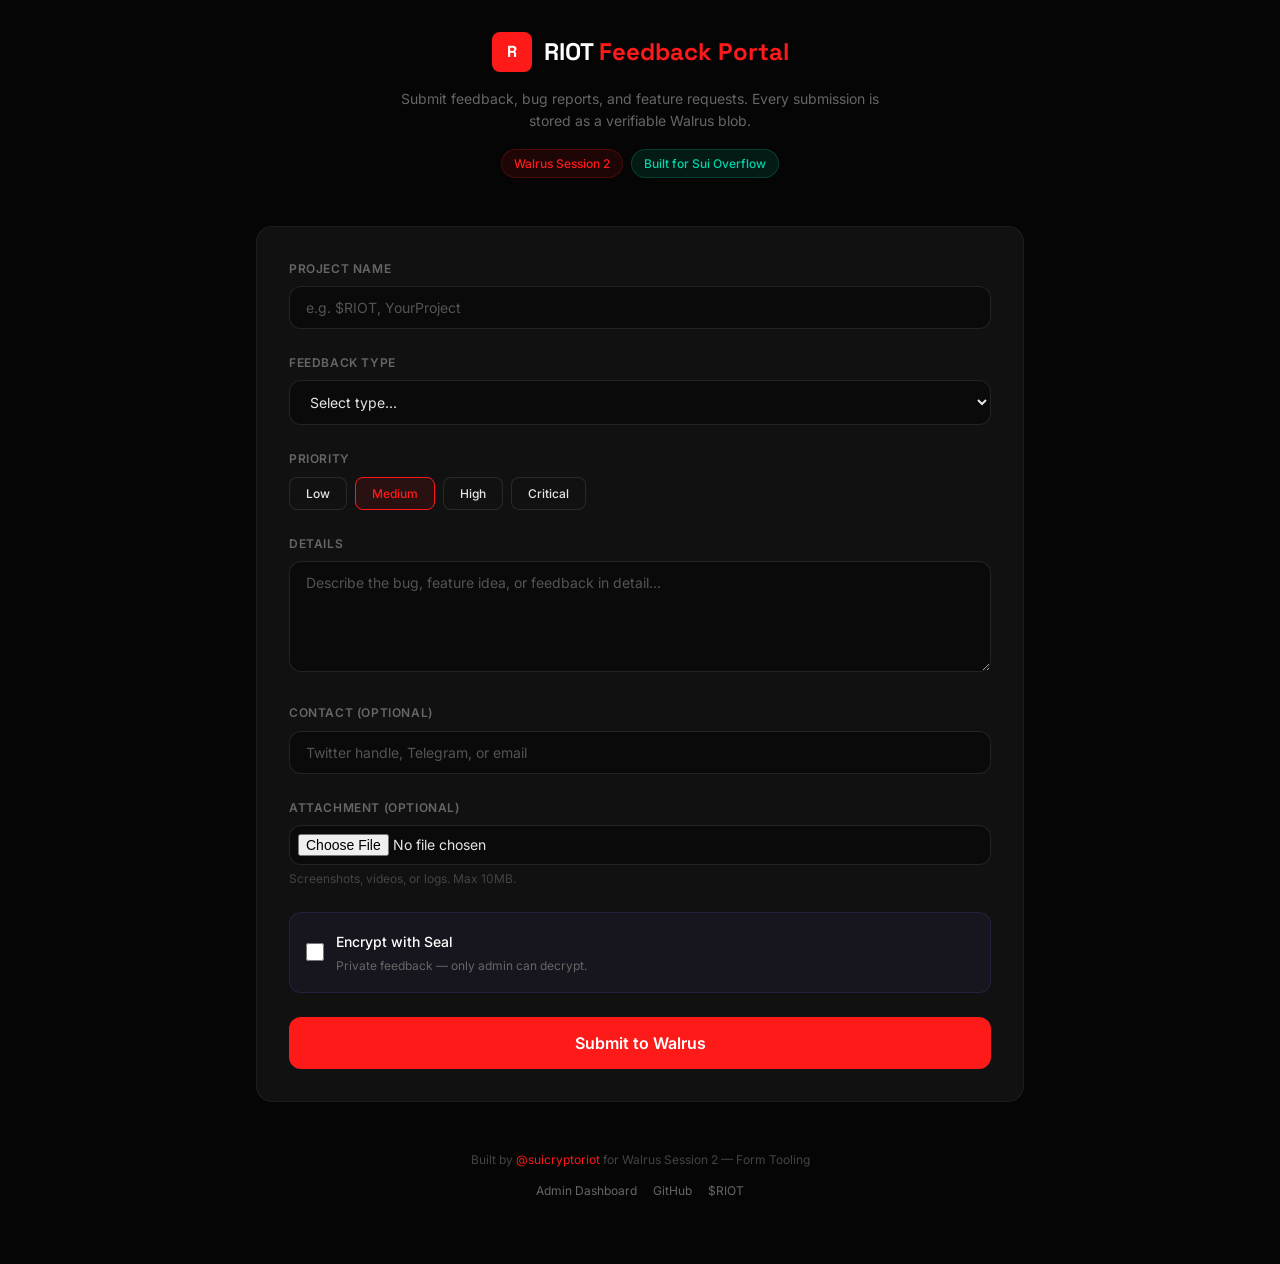
==== public/index.html @ cf54cb38 "Add files via upload" ====
<!DOCTYPE html>
<html lang="en">
<head>
  <meta charset="UTF-8">
  <meta name="viewport" content="width=device-width, initial-scale=1.0">
  <title>RIOT Feedback Portal — Walrus-native Form Tool</title>
  <link rel="stylesheet" href="style.css">
</head>
<body>
  <div style="max-width: 800px; margin: 0 auto; padding: 2rem 1rem;">
    <!-- Header -->
    <div style="text-align: center; margin-bottom: 3rem;">
      <div style="display: inline-flex; align-items: center; gap: 0.75rem; margin-bottom: 1rem;">
        <div style="width: 40px; height: 40px; background: #FF1A1A; border-radius: 8px; display: flex; align-items: center; justify-content: center; font-family: 'Space Grotesk', sans-serif; font-weight: 700; color: white;">R</div>
        <span style="font-family: 'Space Grotesk', sans-serif; font-weight: 700; font-size: 1.5rem; color: white;">RIOT <span style="color: #FF1A1A;">Feedback Portal</span></span>
      </div>
      <p style="color: #666; font-size: 0.875rem; max-width: 500px; margin: 0 auto;">
        Submit feedback, bug reports, and feature requests. Every submission is stored as a verifiable Walrus blob.
      </p>
      <div style="margin-top: 1rem; display: flex; gap: 0.5rem; justify-content: center; flex-wrap: wrap;">
        <span class="badge badge-red">Walrus Session 2</span>
        <span class="badge badge-cyan">Built for Sui Overflow</span>
      </div>
    </div>

    <!-- Form -->
    <form id="feedbackForm" class="card" style="padding: 2rem;">
      <div style="display: grid; gap: 1.5rem;">

        <!-- Project -->
        <div>
          <label style="display: block; font-size: 0.75rem; text-transform: uppercase; letter-spacing: 0.05em; color: #666; margin-bottom: 0.5rem; font-weight: 600;">Project Name</label>
          <input type="text" name="project" placeholder="e.g. $RIOT, YourProject" required>
        </div>

        <!-- Type -->
        <div>
          <label style="display: block; font-size: 0.75rem; text-transform: uppercase; letter-spacing: 0.05em; color: #666; margin-bottom: 0.5rem; font-weight: 600;">Feedback Type</label>
          <select name="type" required>
            <option value="" disabled selected>Select type...</option>
            <option value="bug">Bug Report</option>
            <option value="feature">Feature Request</option>
            <option value="ux">UX / Design</option>
            <option value="docs">Documentation</option>
            <option value="general">General Feedback</option>
          </select>
        </div>

        <!-- Priority -->
        <div>
          <label style="display: block; font-size: 0.75rem; text-transform: uppercase; letter-spacing: 0.05em; color: #666; margin-bottom: 0.5rem; font-weight: 600;">Priority</label>
          <div style="display: flex; gap: 0.5rem; flex-wrap: wrap;">
            <button type="button" class="btn-secondary priority-btn" data-value="low">Low</button>
            <button type="button" class="btn-secondary priority-btn btn-active" data-value="medium">Medium</button>
            <button type="button" class="btn-secondary priority-btn" data-value="high">High</button>
            <button type="button" class="btn-secondary priority-btn" data-value="critical">Critical</button>
          </div>
          <input type="hidden" name="priority" id="priorityInput" value="medium">
        </div>

        <!-- Message -->
        <div>
          <label style="display: block; font-size: 0.75rem; text-transform: uppercase; letter-spacing: 0.05em; color: #666; margin-bottom: 0.5rem; font-weight: 600;">Details</label>
          <textarea name="message" rows="5" placeholder="Describe the bug, feature idea, or feedback in detail..." required></textarea>
        </div>

        <!-- Contact -->
        <div>
          <label style="display: block; font-size: 0.75rem; text-transform: uppercase; letter-spacing: 0.05em; color: #666; margin-bottom: 0.5rem; font-weight: 600;">Contact (optional)</label>
          <input type="text" name="contact" placeholder="Twitter handle, Telegram, or email">
        </div>

        <!-- File -->
        <div>
          <label style="display: block; font-size: 0.75rem; text-transform: uppercase; letter-spacing: 0.05em; color: #666; margin-bottom: 0.5rem; font-weight: 600;">Attachment (optional)</label>
          <input type="file" name="attachment" id="fileInput" style="padding: 0.5rem;">
          <p style="font-size: 0.75rem; color: #444; margin-top: 0.25rem;">Screenshots, videos, or logs. Max 10MB.</p>
        </div>

        <!-- Seal Toggle -->
        <div style="display: flex; align-items: center; gap: 0.75rem; padding: 1rem; background: rgba(139, 92, 246, 0.05); border: 1px solid rgba(139, 92, 246, 0.15); border-radius: 0.75rem;">
          <input type="checkbox" name="encrypt" id="encryptCheck" style="width: 18px; height: 18px; accent-color: #8B5CF6; cursor: pointer;">
          <div>
            <label for="encryptCheck" style="font-size: 0.875rem; font-weight: 500; color: white; cursor: pointer;">Encrypt with Seal</label>
            <p style="font-size: 0.75rem; color: #666; margin-top: 0.125rem;">Private feedback — only admin can decrypt.</p>
          </div>
        </div>

        <!-- Submit -->
        <button type="submit" class="btn-primary" style="width: 100%; font-size: 1rem; padding: 1rem;">
          <span id="btnText">Submit to Walrus</span>
        </button>

        <!-- Status -->
        <div id="statusArea" style="display: none; text-align: center; padding: 1rem; border-radius: 0.75rem; font-size: 0.875rem;"></div>

        <!-- Result -->
        <div id="resultArea" style="display: none;">
          <div style="padding: 1rem; background: rgba(0, 212, 170, 0.05); border: 1px solid rgba(0, 212, 170, 0.2); border-radius: 0.75rem;">
            <div style="display: flex; align-items: center; gap: 0.5rem; margin-bottom: 0.5rem;">
              <span style="width: 8px; height: 8px; border-radius: 50%; background: #00D4AA; box-shadow: 0 0 8px #00D4AA;"></span>
              <span style="font-size: 0.75rem; text-transform: uppercase; letter-spacing: 0.05em; color: #00D4AA; font-weight: 600;">Stored on Walrus</span>
            </div>
            <p style="font-size: 0.875rem; color: #ccc; margin-bottom: 0.5rem;">Your feedback has been stored as a verifiable blob.</p>
            <code id="blobIdDisplay" style="display: block; padding: 0.75rem; background: #0A0A0A; border-radius: 0.5rem; font-size: 0.75rem; color: #00D4AA; font-family: monospace; word-break: break-all;"></code>
          </div>
        </div>
      </div>
    </form>

    <!-- Footer -->
    <div style="text-align: center; margin-top: 3rem; padding-bottom: 2rem;">
      <p style="font-size: 0.75rem; color: #444;">
        Built by <a href="https://x.com/suicryptoriot" target="_blank" style="color: #FF1A1A; text-decoration: none;">@suicryptoriot</a> for Walrus Session 2 — Form Tooling
      </p>
      <div style="display: flex; gap: 1rem; justify-content: center; margin-top: 0.75rem;">
        <a href="/admin.html" style="font-size: 0.75rem; color: #666; text-decoration: none;">Admin Dashboard</a>
        <a href="https://github.com/cryptoriot666/riot-feedback-portal" target="_blank" style="font-size: 0.75rem; color: #666; text-decoration: none;">GitHub</a>
        <a href="https://theriot.vercel.app" target="_blank" style="font-size: 0.75rem; color: #666; text-decoration: none;">$RIOT</a>
      </div>
    </div>
  </div>

  <script src="app.js"></script>
</body>
</html>
---- public/style.css ----
@import url('https://fonts.googleapis.com/css2?family=Inter:wght@300;400;500;600;700&family=Space+Grotesk:wght@400;600;700&display=swap');

:root {
  --riot-black: #050505;
  --riot-dark: #0A0A0A;
  --riot-card: #111111;
  --riot-red: #FF1A1A;
  --riot-red-dim: #8B0000;
  --riot-gray: #666666;
  --riot-light: #E5E5E5;
  --riot-cyan: #00D4AA;
  --riot-purple: #8B5CF6;
}

* { margin: 0; padding: 0; box-sizing: border-box; }

body {
  background-color: var(--riot-black);
  color: var(--riot-light);
  font-family: 'Inter', sans-serif;
  min-height: 100vh;
  line-height: 1.6;
}

.font-display { font-family: 'Space Grotesk', sans-serif; }

.gradient-text {
  background: linear-gradient(135deg, #FF1A1A 0%, #FF6347 50%, #8B0000 100%);
  -webkit-background-clip: text;
  -webkit-text-fill-color: transparent;
  background-clip: text;
}

.glow-red {
  box-shadow: 0 0 20px rgba(255, 26, 26, 0.3);
}

.card {
  background: var(--riot-card);
  border: 1px solid rgba(255, 255, 255, 0.05);
  border-radius: 1rem;
  transition: all 0.3s ease;
}

.card:hover {
  border-color: rgba(255, 26, 26, 0.3);
  transform: translateY(-2px);
}

input, select, textarea {
  background: var(--riot-dark);
  border: 1px solid rgba(255, 255, 255, 0.1);
  border-radius: 0.75rem;
  padding: 0.75rem 1rem;
  color: var(--riot-light);
  font-family: 'Inter', sans-serif;
  font-size: 0.875rem;
  width: 100%;
  transition: border-color 0.2s;
}

input:focus, select:focus, textarea:focus {
  outline: none;
  border-color: var(--riot-red);
}

input::placeholder, textarea::placeholder {
  color: rgba(255, 255, 255, 0.3);
}

.btn-primary {
  background: var(--riot-red);
  color: white;
  font-weight: 600;
  padding: 0.875rem 1.5rem;
  border-radius: 0.75rem;
  border: none;
  cursor: pointer;
  transition: all 0.2s;
  font-family: 'Inter', sans-serif;
  font-size: 0.875rem;
}

.btn-primary:hover {
  background: #cc1515;
  box-shadow: 0 0 20px rgba(255, 26, 26, 0.3);
}

.btn-secondary {
  background: var(--riot-card);
  color: var(--riot-light);
  font-weight: 500;
  padding: 0.5rem 1rem;
  border-radius: 0.5rem;
  border: 1px solid rgba(255, 255, 255, 0.1);
  cursor: pointer;
  transition: all 0.2s;
  font-family: 'Inter', sans-serif;
  font-size: 0.75rem;
}

.btn-secondary:hover {
  border-color: var(--riot-red);
  color: var(--riot-red);
}

.btn-active {
  border-color: var(--riot-red);
  color: var(--riot-red);
  background: rgba(255, 26, 26, 0.1);
}

.badge {
  display: inline-flex;
  align-items: center;
  gap: 0.375rem;
  padding: 0.25rem 0.75rem;
  border-radius: 9999px;
  font-size: 0.75rem;
  font-weight: 500;
}

.badge-red {
  background: rgba(255, 26, 26, 0.1);
  border: 1px solid rgba(255, 26, 26, 0.2);
  color: var(--riot-red);
}

.badge-cyan {
  background: rgba(0, 212, 170, 0.1);
  border: 1px solid rgba(0, 212, 170, 0.2);
  color: var(--riot-cyan);
}

.badge-purple {
  background: rgba(139, 92, 246, 0.1);
  border: 1px solid rgba(139, 92, 246, 0.2);
  color: var(--riot-purple);
}

.status-dot {
  width: 6px;
  height: 6px;
  border-radius: 50%;
  display: inline-block;
}

.status-dot.green { background: #22c55e; box-shadow: 0 0 6px #22c55e; }
.status-dot.yellow { background: #eab308; }
.status-dot.red { background: var(--riot-red); }

.table-row {
  display: grid;
  grid-template-columns: 2fr 1fr 1fr 1fr 1fr;
  gap: 1rem;
  padding: 1rem;
  border-bottom: 1px solid rgba(255, 255, 255, 0.05);
  align-items: center;
  font-size: 0.875rem;
}

.table-row:hover {
  background: rgba(255, 255, 255, 0.02);
}

.table-header {
  font-size: 0.75rem;
  text-transform: uppercase;
  letter-spacing: 0.05em;
  color: var(--riot-gray);
  font-weight: 600;
}

.empty-state {
  text-align: center;
  padding: 4rem 2rem;
  color: var(--riot-gray);
}

.spinner {
  width: 20px;
  height: 20px;
  border: 2px solid rgba(255, 255, 255, 0.1);
  border-top-color: var(--riot-red);
  border-radius: 50%;
  animation: spin 0.8s linear infinite;
  display: inline-block;
  margin-right: 0.5rem;
  vertical-align: middle;
}

@keyframes spin {
  to { transform: rotate(360deg); }
}

.toast {
  position: fixed;
  bottom: 2rem;
  right: 2rem;
  padding: 1rem 1.5rem;
  border-radius: 0.75rem;
  font-size: 0.875rem;
  font-weight: 500;
  z-index: 50;
  animation: slideIn 0.3s ease;
}

.toast.success {
  background: rgba(34, 197, 94, 0.1);
  border: 1px solid rgba(34, 197, 94, 0.3);
  color: #22c55e;
}

.toast.error {
  background: rgba(255, 26, 26, 0.1);
  border: 1px solid rgba(255, 26, 26, 0.3);
  color: var(--riot-red);
}

@keyframes slideIn {
  from { transform: translateX(100%); opacity: 0; }
  to { transform: translateX(0); opacity: 1; }
}

@media (max-width: 768px) {
  .table-row {
    grid-template-columns: 1fr;
    gap: 0.5rem;
  }
  .table-header { display: none; }
}
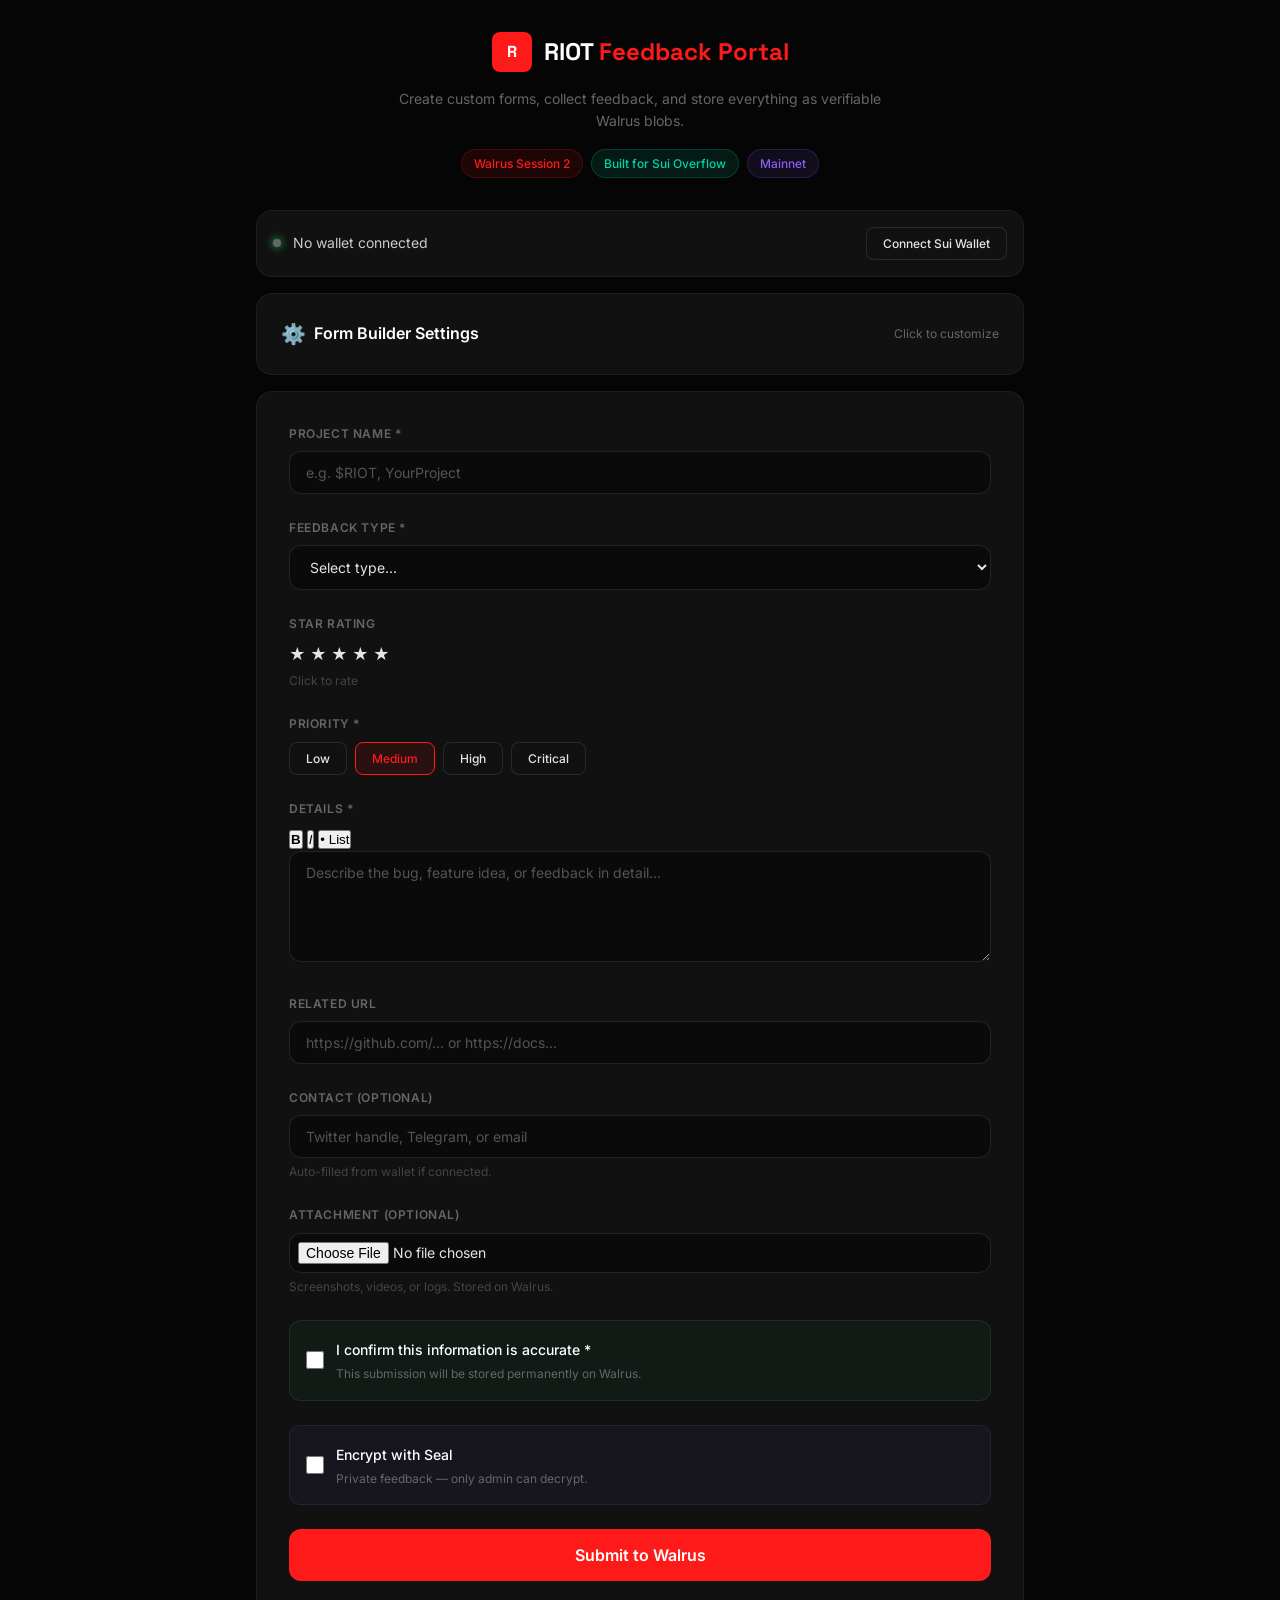
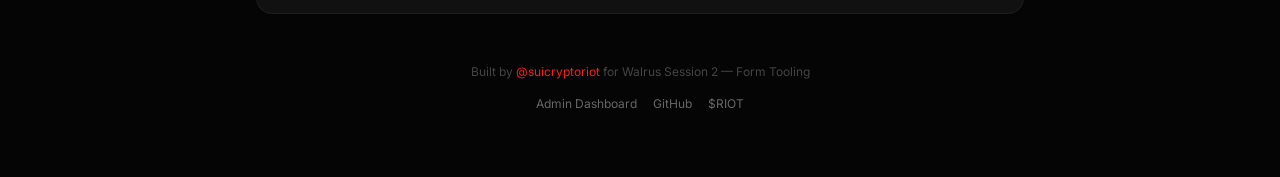
==== commit 1076ba0e: "Add files via upload" ====
--- a/public/index.html
+++ b/public/index.html
@@ -8,47 +8,95 @@
 </head>
 <body>
   <div style="max-width: 800px; margin: 0 auto; padding: 2rem 1rem;">
-    <!-- Header -->
-    <div style="text-align: center; margin-bottom: 3rem;">
+    <div style="text-align: center; margin-bottom: 2rem;">
       <div style="display: inline-flex; align-items: center; gap: 0.75rem; margin-bottom: 1rem;">
         <div style="width: 40px; height: 40px; background: #FF1A1A; border-radius: 8px; display: flex; align-items: center; justify-content: center; font-family: 'Space Grotesk', sans-serif; font-weight: 700; color: white;">R</div>
         <span style="font-family: 'Space Grotesk', sans-serif; font-weight: 700; font-size: 1.5rem; color: white;">RIOT <span style="color: #FF1A1A;">Feedback Portal</span></span>
       </div>
       <p style="color: #666; font-size: 0.875rem; max-width: 500px; margin: 0 auto;">
-        Submit feedback, bug reports, and feature requests. Every submission is stored as a verifiable Walrus blob.
+        Create custom forms, collect feedback, and store everything as verifiable Walrus blobs.
       </p>
       <div style="margin-top: 1rem; display: flex; gap: 0.5rem; justify-content: center; flex-wrap: wrap;">
         <span class="badge badge-red">Walrus Session 2</span>
         <span class="badge badge-cyan">Built for Sui Overflow</span>
+        <span class="badge badge-purple">Mainnet</span>
       </div>
     </div>
 
-    <!-- Form -->
+    <div class="card" style="padding: 1rem; margin-bottom: 1rem; display: flex; justify-content: space-between; align-items: center; flex-wrap: wrap; gap: 0.75rem;">
+      <div style="display: flex; align-items: center; gap: 0.75rem;">
+        <span style="width: 8px; height: 8px; border-radius: 50%; background: #22c55e; box-shadow: 0 0 8px #22c55e;" id="walletDot"></span>
+        <span style="font-size: 0.875rem; color: #ccc;" id="walletStatus">No wallet connected</span>
+      </div>
+      <button type="button" class="btn-secondary" id="connectWalletBtn" onclick="connectWallet()">Connect Sui Wallet</button>
+      <div id="walletInfo" style="display: none; align-items: center; gap: 0.75rem;">
+        <code style="font-size: 0.75rem; color: #00D4AA;" id="walletAddress"></code>
+        <button type="button" class="btn-secondary" style="font-size: 0.75rem; padding: 0.375rem 0.75rem;" onclick="disconnectWallet()">Disconnect</button>
+      </div>
+    </div>
+
+    <details class="card" style="padding: 1.5rem; margin-bottom: 1rem; cursor: pointer;">
+      <summary style="font-weight: 600; color: white; list-style: none; display: flex; align-items: center; gap: 0.5rem;">
+        <span style="font-size: 1.25rem;">⚙️</span> Form Builder Settings
+        <span style="margin-left: auto; font-size: 0.75rem; color: #666; font-weight: 400;">Click to customize</span>
+      </summary>
+      <div style="margin-top: 1.5rem; display: grid; gap: 1rem;">
+        <div>
+          <label style="font-size: 0.75rem; text-transform: uppercase; color: #666; font-weight: 600;">Form Title</label>
+          <input type="text" id="formTitle" placeholder="e.g. $RIOT Beta Feedback" value="$RIOT Feedback" style="margin-top: 0.5rem;">
+        </div>
+        <div>
+          <label style="font-size: 0.75rem; text-transform: uppercase; color: #666; font-weight: 600; margin-bottom: 0.5rem; display: block;">Enabled Fields</label>
+          <div style="display: flex; gap: 1rem; flex-wrap: wrap;">
+            <label class="field-toggle"><input type="checkbox" checked disabled> Project Name</label>
+            <label class="field-toggle"><input type="checkbox" checked id="toggleType"> Feedback Type</label>
+            <label class="field-toggle"><input type="checkbox" checked id="toggleRating"> Star Rating</label>
+            <label class="field-toggle"><input type="checkbox" checked id="togglePriority"> Priority</label>
+            <label class="field-toggle"><input type="checkbox" checked id="toggleMessage"> Details</label>
+            <label class="field-toggle"><input type="checkbox" checked id="toggleUrl"> URL Link</label>
+            <label class="field-toggle"><input type="checkbox" checked id="toggleFile"> Attachment</label>
+            <label class="field-toggle"><input type="checkbox" checked id="toggleEncrypt"> Seal Encrypt</label>
+          </div>
+        </div>
+        <button type="button" class="btn-secondary" style="width: fit-content;" onclick="generateShareableLink()">🔗 Generate Shareable Link</button>
+        <div id="shareableLinkArea" style="display: none;">
+          <code style="display: block; padding: 0.75rem; background: #0A0A0A; border-radius: 0.5rem; font-size: 0.75rem; color: #00D4AA; word-break: break-all;" id="shareableLink"></code>
+          <p style="font-size: 0.75rem; color: #666; margin-top: 0.5rem;">Anyone with this link can submit to this form.</p>
+        </div>
+      </div>
+    </details>
+
     <form id="feedbackForm" class="card" style="padding: 2rem;">
       <div style="display: grid; gap: 1.5rem;">
-
-        <!-- Project -->
         <div>
-          <label style="display: block; font-size: 0.75rem; text-transform: uppercase; letter-spacing: 0.05em; color: #666; margin-bottom: 0.5rem; font-weight: 600;">Project Name</label>
+          <label style="display: block; font-size: 0.75rem; text-transform: uppercase; letter-spacing: 0.05em; color: #666; margin-bottom: 0.5rem; font-weight: 600;">Project Name *</label>
           <input type="text" name="project" placeholder="e.g. $RIOT, YourProject" required>
         </div>
-
-        <!-- Type -->
-        <div>
-          <label style="display: block; font-size: 0.75rem; text-transform: uppercase; letter-spacing: 0.05em; color: #666; margin-bottom: 0.5rem; font-weight: 600;">Feedback Type</label>
+        <div id="fieldType">
+          <label style="display: block; font-size: 0.75rem; text-transform: uppercase; letter-spacing: 0.05em; color: #666; margin-bottom: 0.5rem; font-weight: 600;">Feedback Type *</label>
           <select name="type" required>
             <option value="" disabled selected>Select type...</option>
-            <option value="bug">Bug Report</option>
-            <option value="feature">Feature Request</option>
-            <option value="ux">UX / Design</option>
-            <option value="docs">Documentation</option>
-            <option value="general">General Feedback</option>
+            <option value="bug">🐛 Bug Report</option>
+            <option value="feature">✨ Feature Request</option>
+            <option value="ux">🎨 UX / Design</option>
+            <option value="docs">📚 Documentation</option>
+            <option value="general">💬 General Feedback</option>
           </select>
         </div>
-
-        <!-- Priority -->
-        <div>
-          <label style="display: block; font-size: 0.75rem; text-transform: uppercase; letter-spacing: 0.05em; color: #666; margin-bottom: 0.5rem; font-weight: 600;">Priority</label>
+        <div id="fieldRating">
+          <label style="display: block; font-size: 0.75rem; text-transform: uppercase; letter-spacing: 0.05em; color: #666; margin-bottom: 0.5rem; font-weight: 600;">Star Rating</label>
+          <div class="star-rating" id="starRating">
+            <span data-value="1">★</span>
+            <span data-value="2">★</span>
+            <span data-value="3">★</span>
+            <span data-value="4">★</span>
+            <span data-value="5">★</span>
+          </div>
+          <input type="hidden" name="rating" id="ratingInput" value="0">
+          <p style="font-size: 0.75rem; color: #444; margin-top: 0.25rem;" id="ratingLabel">Click to rate</p>
+        </div>
+        <div id="fieldPriority">
+          <label style="display: block; font-size: 0.75rem; text-transform: uppercase; letter-spacing: 0.05em; color: #666; margin-bottom: 0.5rem; font-weight: 600;">Priority *</label>
           <div style="display: flex; gap: 0.5rem; flex-wrap: wrap;">
             <button type="button" class="btn-secondary priority-btn" data-value="low">Low</button>
             <button type="button" class="btn-secondary priority-btn btn-active" data-value="medium">Medium</button>
@@ -57,64 +105,70 @@
           </div>
           <input type="hidden" name="priority" id="priorityInput" value="medium">
         </div>
-
-        <!-- Message -->
-        <div>
-          <label style="display: block; font-size: 0.75rem; text-transform: uppercase; letter-spacing: 0.05em; color: #666; margin-bottom: 0.5rem; font-weight: 600;">Details</label>
-          <textarea name="message" rows="5" placeholder="Describe the bug, feature idea, or feedback in detail..." required></textarea>
+        <div id="fieldMessage">
+          <label style="display: block; font-size: 0.75rem; text-transform: uppercase; letter-spacing: 0.05em; color: #666; margin-bottom: 0.5rem; font-weight: 600;">Details *</label>
+          <div class="rich-toolbar">
+            <button type="button" onclick="formatText('bold')" title="Bold"><b>B</b></button>
+            <button type="button" onclick="formatText('italic')" title="Italic"><i>I</i></button>
+            <button type="button" onclick="formatText('bullet')" title="Bullet List">• List</button>
+          </div>
+          <textarea name="message" id="messageArea" rows="5" placeholder="Describe the bug, feature idea, or feedback in detail..." required></textarea>
         </div>
-
-        <!-- Contact -->
+        <div id="fieldUrl">
+          <label style="display: block; font-size: 0.75rem; text-transform: uppercase; letter-spacing: 0.05em; color: #666; margin-bottom: 0.5rem; font-weight: 600;">Related URL</label>
+          <input type="url" name="url" placeholder="https://github.com/... or https://docs...">
+        </div>
         <div>
           <label style="display: block; font-size: 0.75rem; text-transform: uppercase; letter-spacing: 0.05em; color: #666; margin-bottom: 0.5rem; font-weight: 600;">Contact (optional)</label>
-          <input type="text" name="contact" placeholder="Twitter handle, Telegram, or email">
+          <input type="text" name="contact" id="contactInput" placeholder="Twitter handle, Telegram, or email">
+          <p style="font-size: 0.75rem; color: #444; margin-top: 0.25rem;">Auto-filled from wallet if connected.</p>
         </div>
-
-        <!-- File -->
-        <div>
+        <div id="fieldFile">
           <label style="display: block; font-size: 0.75rem; text-transform: uppercase; letter-spacing: 0.05em; color: #666; margin-bottom: 0.5rem; font-weight: 600;">Attachment (optional)</label>
           <input type="file" name="attachment" id="fileInput" style="padding: 0.5rem;">
-          <p style="font-size: 0.75rem; color: #444; margin-top: 0.25rem;">Screenshots, videos, or logs. Max 10MB.</p>
+          <p style="font-size: 0.75rem; color: #444; margin-top: 0.25rem;">Screenshots, videos, or logs. Stored on Walrus.</p>
         </div>
-
-        <!-- Seal Toggle -->
-        <div style="display: flex; align-items: center; gap: 0.75rem; padding: 1rem; background: rgba(139, 92, 246, 0.05); border: 1px solid rgba(139, 92, 246, 0.15); border-radius: 0.75rem;">
+        <div style="display: flex; align-items: center; gap: 0.75rem; padding: 1rem; background: rgba(34, 197, 94, 0.05); border: 1px solid rgba(34, 197, 94, 0.15); border-radius: 0.75rem;">
+          <input type="checkbox" name="confirm" id="confirmCheck" required style="width: 18px; height: 18px; accent-color: #22c55e; cursor: pointer;">
+          <div>
+            <label for="confirmCheck" style="font-size: 0.875rem; font-weight: 500; color: white; cursor: pointer;">I confirm this information is accurate *</label>
+            <p style="font-size: 0.75rem; color: #666; margin-top: 0.125rem;">This submission will be stored permanently on Walrus.</p>
+          </div>
+        </div>
+        <div id="fieldEncrypt" style="display: flex; align-items: center; gap: 0.75rem; padding: 1rem; background: rgba(139, 92, 246, 0.05); border: 1px solid rgba(139, 92, 246, 0.15); border-radius: 0.75rem;">
           <input type="checkbox" name="encrypt" id="encryptCheck" style="width: 18px; height: 18px; accent-color: #8B5CF6; cursor: pointer;">
           <div>
             <label for="encryptCheck" style="font-size: 0.875rem; font-weight: 500; color: white; cursor: pointer;">Encrypt with Seal</label>
             <p style="font-size: 0.75rem; color: #666; margin-top: 0.125rem;">Private feedback — only admin can decrypt.</p>
           </div>
         </div>
-
-        <!-- Submit -->
         <button type="submit" class="btn-primary" style="width: 100%; font-size: 1rem; padding: 1rem;">
           <span id="btnText">Submit to Walrus</span>
         </button>
-
-        <!-- Status -->
         <div id="statusArea" style="display: none; text-align: center; padding: 1rem; border-radius: 0.75rem; font-size: 0.875rem;"></div>
-
-        <!-- Result -->
         <div id="resultArea" style="display: none;">
           <div style="padding: 1rem; background: rgba(0, 212, 170, 0.05); border: 1px solid rgba(0, 212, 170, 0.2); border-radius: 0.75rem;">
             <div style="display: flex; align-items: center; gap: 0.5rem; margin-bottom: 0.5rem;">
               <span style="width: 8px; height: 8px; border-radius: 50%; background: #00D4AA; box-shadow: 0 0 8px #00D4AA;"></span>
-              <span style="font-size: 0.75rem; text-transform: uppercase; letter-spacing: 0.05em; color: #00D4AA; font-weight: 600;">Stored on Walrus</span>
+              <span style="font-size: 0.75rem; text-transform: uppercase; letter-spacing: 0.05em; color: #00D4AA; font-weight: 600;">Stored on Walrus Mainnet</span>
             </div>
             <p style="font-size: 0.875rem; color: #ccc; margin-bottom: 0.5rem;">Your feedback has been stored as a verifiable blob.</p>
             <code id="blobIdDisplay" style="display: block; padding: 0.75rem; background: #0A0A0A; border-radius: 0.5rem; font-size: 0.75rem; color: #00D4AA; font-family: monospace; word-break: break-all;"></code>
+            <div style="margin-top: 0.75rem; display: flex; gap: 0.5rem; flex-wrap: wrap;">
+              <a id="walrusLink" href="#" target="_blank" class="badge badge-cyan" style="text-decoration: none;">View on Walrus</a>
+              <span id="txSignature" style="font-size: 0.75rem; color: #666;"></span>
+            </div>
           </div>
         </div>
       </div>
     </form>
 
-    <!-- Footer -->
     <div style="text-align: center; margin-top: 3rem; padding-bottom: 2rem;">
       <p style="font-size: 0.75rem; color: #444;">
         Built by <a href="https://x.com/suicryptoriot" target="_blank" style="color: #FF1A1A; text-decoration: none;">@suicryptoriot</a> for Walrus Session 2 — Form Tooling
       </p>
       <div style="display: flex; gap: 1rem; justify-content: center; margin-top: 0.75rem;">
-        <a href="/admin.html" style="font-size: 0.75rem; color: #666; text-decoration: none;">Admin Dashboard</a>
+        <a href="admin.html" style="font-size: 0.75rem; color: #666; text-decoration: none;">Admin Dashboard</a>
         <a href="https://github.com/cryptoriot666/riot-feedback-portal" target="_blank" style="font-size: 0.75rem; color: #666; text-decoration: none;">GitHub</a>
         <a href="https://theriot.vercel.app" target="_blank" style="font-size: 0.75rem; color: #666; text-decoration: none;">$RIOT</a>
       </div>
